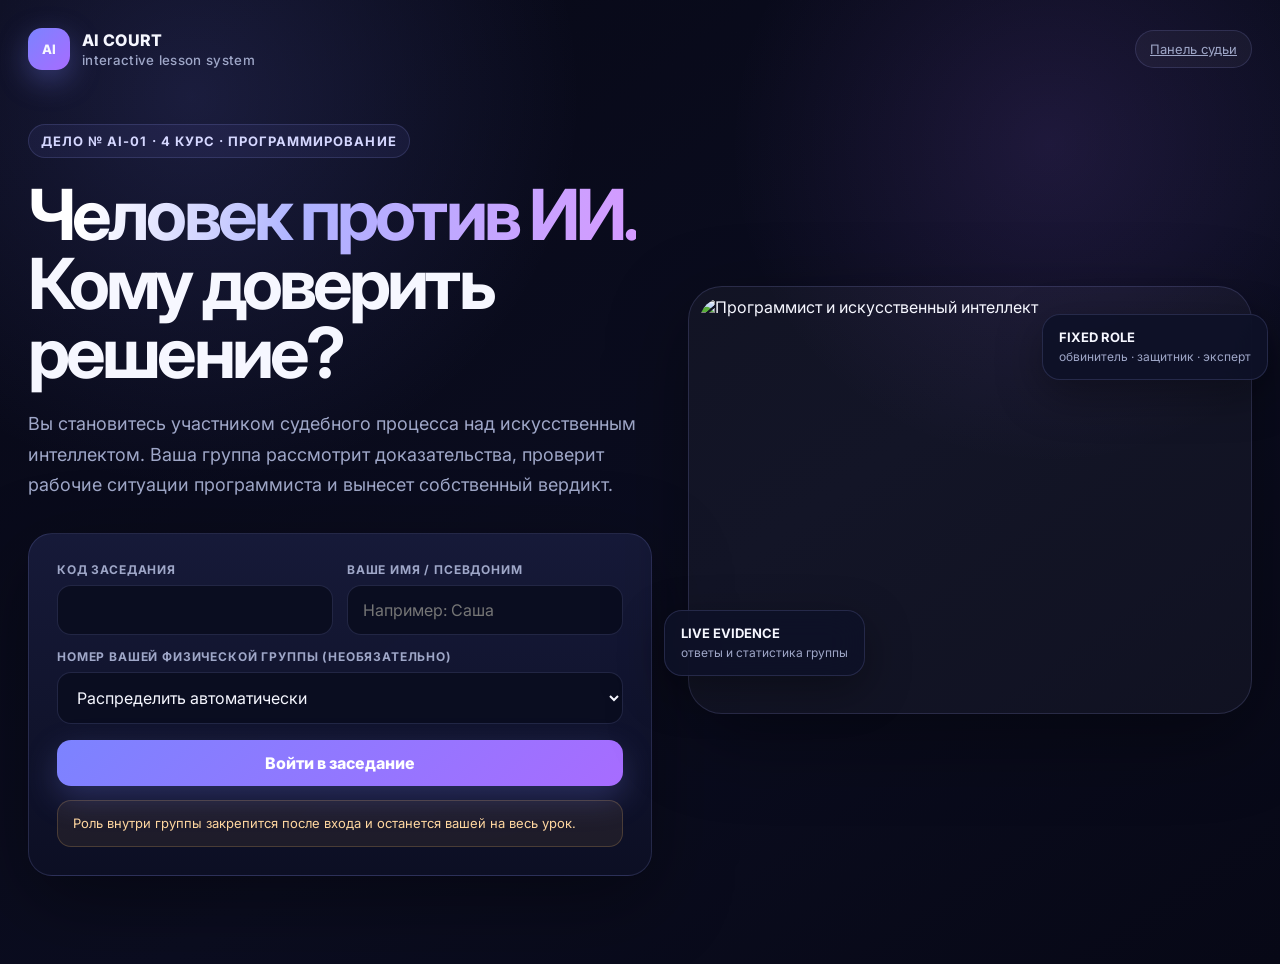
==== index.html @ 3c15d8c2 "Add files via upload" ====
<!doctype html><html lang="ru"><head><meta charset="utf-8"><meta name="viewport" content="width=device-width,initial-scale=1"><meta name="theme-color" content="#070816"><title>AI Court — Человек против ИИ</title><link rel="stylesheet" href="styles.css"><link rel="icon" href="assets/favicon.svg"></head><body>
<main id="landing" class="app-shell">
  <header class="topbar"><div class="brand"><div class="brand-mark"></div><div>AI COURT<small>interactive lesson system</small></div></div><a class="status-pill" href="teacher.html">Панель судьи</a></header>
  <section class="hero">
    <div><div class="eyebrow">Дело № AI-01 · 4 курс · программирование</div><h1><span class="gradient-text">Человек против ИИ.</span><br>Кому доверить решение?</h1><p>Вы становитесь участником судебного процесса над искусственным интеллектом. Ваша группа рассмотрит доказательства, проверит рабочие ситуации программиста и вынесет собственный вердикт.</p>
      <form id="joinForm" class="card join-card"><div class="form-grid"><div class="field"><label>Код заседания</label><input id="sessionCode" class="input" maxlength="12" required></div><div class="field"><label>Ваше имя / псевдоним</label><input id="nickname" class="input" maxlength="30" placeholder="Например: Саша" required></div><div class="field full"><label>Номер вашей физической группы (необязательно)</label><select id="groupNo" class="select"><option value="">Распределить автоматически</option><option>1</option><option>2</option><option>3</option><option>4</option><option>5</option><option>6</option><option>7</option><option>8</option><option>9</option><option>10</option></select></div></div><button class="btn btn-primary btn-wide" style="margin-top:16px">Войти в заседание</button><div class="notice">Роль внутри группы закрепится после входа и останется вашей на весь урок.</div></form>
    </div>
    <div class="hero-visual"><div class="hero-card"><img src="assets/hero-loop.gif" alt="Программист и искусственный интеллект"></div><div class="hero-float a"><b>LIVE EVIDENCE</b><span>ответы и статистика группы</span></div><div class="hero-float b"><b>FIXED ROLE</b><span>обвинитель · защитник · эксперт</span></div></div>
  </section>
</main>

<main id="studentApp" class="app-shell hidden"><header class="topbar"><div class="brand"><div class="brand-mark"></div><div>AI COURT<small>student mode</small></div></div><div id="connectionStatus" class="status-pill live">CASE</div></header><div class="workspace">
  <aside class="card side"><div class="profile"><div id="profileName" class="profile-name"></div><div class="meta"><span id="groupTag" class="tag"></span><span id="roleTag" class="tag"></span></div><p id="roleExplain" style="color:var(--muted);font-size:12px;line-height:1.5;margin-bottom:0"></p></div><div id="steps" class="step-list"></div></aside>
  <section id="activityRoot" class="card main-panel"></section>
</div></main>
<script src="config.js"></script><script src="activities.js"></script><script type="module" src="student.js"></script></body></html>
---- styles.css ----
@import url('https://fonts.googleapis.com/css2?family=Inter:wght@400;500;600;700;800&family=JetBrains+Mono:wght@500;600&display=swap');

:root {
  --bg:#070816; --bg2:#0d1024; --surface:rgba(18,21,46,.82); --surface-solid:#11152f;
  --surface-2:#171b3b; --line:rgba(160,168,255,.16); --text:#f6f7ff; --muted:#9fa7c8;
  --blue:#7c83ff; --violet:#a76cff; --cyan:#53d8ff; --green:#4de0a6; --amber:#ffbf66; --red:#ff6b7e;
  --shadow:0 24px 80px rgba(0,0,0,.38); --radius:24px;
}
*{box-sizing:border-box}html{scroll-behavior:smooth}body{margin:0;font-family:Inter,system-ui,sans-serif;color:var(--text);background:
radial-gradient(circle at 15% 10%,rgba(124,131,255,.16),transparent 28%),
radial-gradient(circle at 82% 15%,rgba(167,108,255,.13),transparent 24%),
linear-gradient(145deg,var(--bg),#0b0d20 58%,#070816);min-height:100vh;overflow-x:hidden}
body:before{content:"";position:fixed;inset:0;pointer-events:none;opacity:.2;background-image:linear-gradient(rgba(255,255,255,.025) 1px,transparent 1px),linear-gradient(90deg,rgba(255,255,255,.025) 1px,transparent 1px);background-size:32px 32px;mask-image:linear-gradient(to bottom,#000,transparent 80%)}
button,input,textarea,select{font:inherit}.hidden{display:none!important}.app-shell{max-width:1440px;margin:auto;padding:28px}.topbar{display:flex;align-items:center;justify-content:space-between;gap:20px;margin-bottom:28px}.brand{display:flex;align-items:center;gap:12px;font-weight:800;letter-spacing:.02em}.brand-mark{width:42px;height:42px;border-radius:14px;background:linear-gradient(135deg,var(--blue),var(--violet));display:grid;place-items:center;box-shadow:0 10px 30px rgba(124,131,255,.35)}.brand-mark:before{content:"AI";font-size:13px;letter-spacing:-.03em}.brand small{display:block;color:var(--muted);font-weight:500;margin-top:2px}.status-pill{padding:10px 14px;border:1px solid var(--line);background:rgba(255,255,255,.04);border-radius:999px;color:var(--muted);font-size:13px}.status-pill.live{color:#c9ffe9;border-color:rgba(77,224,166,.25);background:rgba(77,224,166,.08)}
.hero{display:grid;grid-template-columns:1.05fr .95fr;gap:36px;align-items:center;min-height:calc(100vh - 130px);padding:26px 0 60px}.eyebrow{display:inline-flex;align-items:center;gap:8px;color:#d5d7ff;border:1px solid var(--line);background:rgba(124,131,255,.08);padding:8px 12px;border-radius:999px;font-size:13px;font-weight:700;text-transform:uppercase;letter-spacing:.08em}.hero h1{font-size:clamp(44px,5.5vw,78px);line-height:.98;margin:22px 0 22px;letter-spacing:-.055em}.gradient-text{background:linear-gradient(100deg,#fff 10%,#aeb3ff 45%,#d59aff);-webkit-background-clip:text;background-clip:text;color:transparent}.hero p{font-size:18px;line-height:1.7;color:var(--muted);max-width:700px}.hero-visual{position:relative}.hero-card{overflow:hidden;border:1px solid var(--line);border-radius:34px;background:rgba(255,255,255,.035);box-shadow:var(--shadow);padding:10px}.hero-card img{display:block;width:100%;aspect-ratio:4/3;object-fit:cover;border-radius:26px}.hero-float{position:absolute;padding:14px 16px;border-radius:18px;background:rgba(14,17,39,.9);border:1px solid var(--line);backdrop-filter:blur(18px);box-shadow:0 14px 45px rgba(0,0,0,.35)}.hero-float.a{left:-24px;bottom:38px}.hero-float.b{right:-16px;top:28px}.hero-float b{display:block;font-size:13px}.hero-float span{color:var(--muted);font-size:12px}
.card{border:1px solid var(--line);background:linear-gradient(180deg,rgba(24,28,61,.88),rgba(13,16,37,.86));backdrop-filter:blur(18px);border-radius:var(--radius);box-shadow:var(--shadow)}.join-card{padding:28px;margin-top:32px;max-width:720px}.form-grid{display:grid;grid-template-columns:1fr 1fr;gap:14px}.field{display:flex;flex-direction:column;gap:8px}.field.full{grid-column:1/-1}.field label{font-size:12px;color:var(--muted);font-weight:700;text-transform:uppercase;letter-spacing:.07em}.input,.select,.textarea{width:100%;border:1px solid var(--line);background:#0a0d20;color:var(--text);border-radius:14px;padding:14px 15px;outline:none;transition:.2s}.textarea{min-height:110px;resize:vertical}.input:focus,.select:focus,.textarea:focus{border-color:rgba(124,131,255,.7);box-shadow:0 0 0 4px rgba(124,131,255,.08)}.btn{border:0;color:#fff;cursor:pointer;border-radius:14px;padding:13px 18px;font-weight:800;transition:.2s;display:inline-flex;align-items:center;justify-content:center;gap:9px}.btn:hover{transform:translateY(-1px);filter:brightness(1.08)}.btn:active{transform:translateY(0)}.btn-primary{background:linear-gradient(135deg,var(--blue),var(--violet));box-shadow:0 12px 32px rgba(124,131,255,.25)}.btn-ghost{background:rgba(255,255,255,.06);border:1px solid var(--line)}.btn-danger{background:rgba(255,107,126,.12);border:1px solid rgba(255,107,126,.25);color:#ffbdc6}.btn-success{background:rgba(77,224,166,.12);border:1px solid rgba(77,224,166,.25);color:#baffdf}.btn-wide{width:100%}.notice{padding:13px 15px;border:1px solid rgba(255,191,102,.2);background:rgba(255,191,102,.07);color:#ffd7a0;border-radius:14px;font-size:13px;line-height:1.5;margin-top:14px}
.workspace{display:grid;grid-template-columns:280px minmax(0,1fr);gap:22px}.side{position:sticky;top:20px;height:max-content;padding:18px}.profile{padding:16px;border:1px solid var(--line);border-radius:18px;background:rgba(255,255,255,.035)}.profile-name{font-weight:800;font-size:17px}.meta{display:flex;flex-wrap:wrap;gap:8px;margin-top:11px}.tag{font-size:12px;padding:7px 9px;border-radius:999px;background:rgba(124,131,255,.1);color:#cfd2ff;border:1px solid rgba(124,131,255,.18)}.tag.role-prosecutor{background:rgba(255,107,126,.1);border-color:rgba(255,107,126,.18);color:#ffc2ca}.tag.role-defender{background:rgba(77,224,166,.1);border-color:rgba(77,224,166,.18);color:#baffdf}.tag.role-expert{background:rgba(83,216,255,.1);border-color:rgba(83,216,255,.18);color:#c5f3ff}.tag.role-secretary{background:rgba(255,191,102,.1);border-color:rgba(255,191,102,.18);color:#ffdcaa}.step-list{margin-top:16px;display:grid;gap:7px}.step{padding:10px 11px;color:var(--muted);border-radius:11px;font-size:12px;border:1px solid transparent}.step.active{color:#fff;background:rgba(124,131,255,.09);border-color:rgba(124,131,255,.14)}
.main-panel{padding:28px;min-height:72vh}.activity-kicker{color:#b8bdff;font-size:12px;font-weight:800;letter-spacing:.09em;text-transform:uppercase}.activity-title{font-size:clamp(30px,4vw,52px);line-height:1.05;margin:10px 0 12px;letter-spacing:-.04em}.activity-sub{color:var(--muted);font-size:17px;line-height:1.65;max-width:850px}.answer-grid{display:grid;grid-template-columns:repeat(2,minmax(0,1fr));gap:14px;margin-top:26px}.answer-btn{min-height:92px;text-align:left;border:1px solid var(--line);background:rgba(255,255,255,.035);color:#fff;border-radius:18px;padding:18px;cursor:pointer;font-weight:700;transition:.18s}.answer-btn:hover{border-color:rgba(124,131,255,.5);background:rgba(124,131,255,.08);transform:translateY(-2px)}.answer-btn.selected{border-color:#9398ff;background:linear-gradient(135deg,rgba(124,131,255,.18),rgba(167,108,255,.15));box-shadow:0 0 0 3px rgba(124,131,255,.07)}.code-grid{display:grid;grid-template-columns:1fr 1fr;gap:16px;margin-top:24px}.code-panel{padding:20px;border-radius:20px;background:#080b18;border:1px solid var(--line)}.code-panel h3{margin:0 0 13px}.code-panel pre{overflow:auto;white-space:pre-wrap;font-family:"JetBrains Mono",monospace;font-size:14px;line-height:1.65;color:#dae0ff}.role-prompt{margin-top:24px;padding:22px;border-radius:20px;border:1px solid var(--line);background:rgba(255,255,255,.035)}.role-prompt strong{font-size:18px}.role-prompt p{color:var(--muted);line-height:1.6}.court-layout{display:grid;grid-template-columns:1fr 1fr;gap:15px;margin-top:22px}.argument-card{padding:18px;border-radius:18px;border:1px solid var(--line);background:rgba(255,255,255,.035)}.argument-card .who{font-size:11px;letter-spacing:.08em;text-transform:uppercase;color:var(--muted);font-weight:800}.argument-card p{margin-bottom:0;line-height:1.55}.success-panel{padding:24px;margin-top:22px;text-align:center;border-radius:20px;border:1px solid rgba(77,224,166,.22);background:rgba(77,224,166,.07)}.waiting-orb{width:90px;height:90px;margin:32px auto;border-radius:50%;background:radial-gradient(circle at 35% 30%,#fff,rgba(83,216,255,.8) 10%,rgba(124,131,255,.6) 35%,rgba(167,108,255,.16) 65%,transparent 70%);filter:drop-shadow(0 0 32px rgba(124,131,255,.35));animation:pulse 2.8s ease-in-out infinite}@keyframes pulse{50%{transform:scale(1.08);filter:drop-shadow(0 0 48px rgba(167,108,255,.52))}}
.teacher-shell{max-width:1600px;margin:auto;padding:24px}.teacher-grid{display:grid;grid-template-columns:300px minmax(0,1fr);gap:20px}.teacher-sidebar{padding:18px;position:sticky;top:18px;height:calc(100vh - 36px);overflow:auto}.teacher-main{display:grid;gap:20px}.metric-row{display:grid;grid-template-columns:repeat(4,1fr);gap:14px}.metric{padding:18px}.metric span{display:block;color:var(--muted);font-size:12px;text-transform:uppercase;letter-spacing:.07em}.metric b{display:block;font-size:30px;margin-top:7px}.dashboard-card{padding:22px}.dashboard-card h2{margin:0 0 16px;font-size:20px}.activity-nav{display:grid;gap:7px}.activity-nav button{text-align:left;border:1px solid transparent;background:transparent;color:var(--muted);padding:10px;border-radius:12px;cursor:pointer}.activity-nav button:hover{background:rgba(255,255,255,.04);color:#fff}.activity-nav button.current{background:rgba(124,131,255,.1);border-color:rgba(124,131,255,.18);color:#fff}.activity-nav small{display:block;color:#646c91;margin-top:3px}.toolbar{display:flex;flex-wrap:wrap;gap:10px}.groups-grid{display:grid;grid-template-columns:repeat(auto-fill,minmax(250px,1fr));gap:13px}.group-card{padding:16px;border:1px solid var(--line);border-radius:17px;background:rgba(255,255,255,.03)}.group-card h3{margin:0 0 10px}.member{display:flex;justify-content:space-between;gap:9px;padding:8px 0;border-top:1px solid rgba(255,255,255,.055);font-size:13px}.member:first-of-type{border-top:0}.member span:last-child{color:var(--muted);font-size:11px}.chart-row{display:grid;grid-template-columns:190px 1fr 55px;gap:10px;align-items:center;margin:10px 0}.chart-label{font-size:12px;color:#dfe1f4}.bar{height:14px;border-radius:999px;background:#090c1b;overflow:hidden;border:1px solid rgba(255,255,255,.06)}.bar > i{display:block;height:100%;border-radius:inherit;background:linear-gradient(90deg,var(--blue),var(--violet));transition:width .35s}.chart-value{text-align:right;color:var(--muted);font-size:12px}.feed{display:grid;gap:9px}.feed-item{padding:12px 13px;border-radius:13px;border:1px solid var(--line);background:rgba(255,255,255,.03);font-size:13px;line-height:1.5}.feed-item b{color:#cfd3ff}.danger-zone{border-color:rgba(255,107,126,.2);background:linear-gradient(180deg,rgba(255,107,126,.04),rgba(13,16,37,.8))}.modal{position:fixed;inset:0;background:rgba(3,4,12,.78);backdrop-filter:blur(8px);z-index:50;display:grid;place-items:center;padding:20px}.modal-box{width:min(560px,100%);padding:26px}.modal-box h2{margin-top:0}.gif-strip{display:grid;grid-template-columns:1fr 1fr;gap:14px;margin-top:20px}.gif-card{overflow:hidden;border-radius:18px;border:1px solid var(--line);position:relative}.gif-card img{width:100%;display:block}.gif-card span{position:absolute;left:12px;bottom:12px;padding:7px 9px;border-radius:10px;background:rgba(5,7,20,.72);backdrop-filter:blur(10px);font-size:11px;font-weight:700}.toast{position:fixed;right:20px;bottom:20px;padding:12px 15px;border-radius:13px;background:#171b3b;border:1px solid var(--line);box-shadow:var(--shadow);z-index:100;max-width:360px}.empty{text-align:center;padding:40px;color:var(--muted)}
@media(max-width:900px){.app-shell,.teacher-shell{padding:16px}.hero{grid-template-columns:1fr;min-height:auto}.hero-visual{order:-1}.hero h1{font-size:48px}.hero-float{display:none}.workspace,.teacher-grid{grid-template-columns:1fr}.side,.teacher-sidebar{position:static;height:auto}.step-list{display:none}.answer-grid,.code-grid,.court-layout,.gif-strip{grid-template-columns:1fr}.metric-row{grid-template-columns:1fr 1fr}.form-grid{grid-template-columns:1fr}.field.full{grid-column:auto}.teacher-sidebar{max-height:none}.chart-row{grid-template-columns:120px 1fr 42px}.topbar{align-items:flex-start}.status-pill{display:none}}
@media(max-width:520px){.hero h1{font-size:39px}.metric-row{grid-template-columns:1fr}.main-panel{padding:20px}.activity-title{font-size:34px}.app-shell{padding:12px}.hero-card{border-radius:24px}.answer-btn{min-height:76px}}
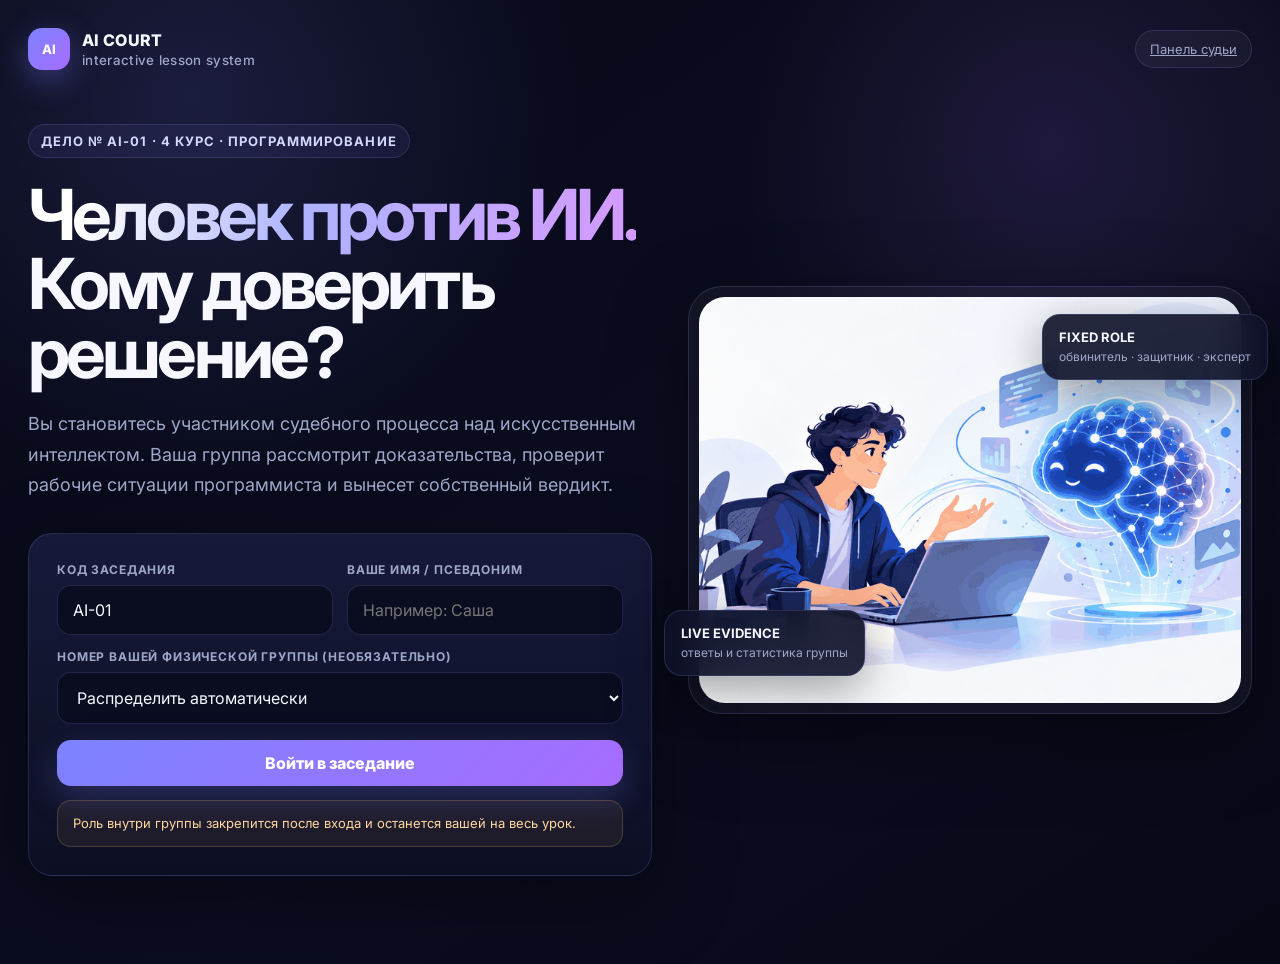
==== commit f082988a: "Add files via upload" ====
--- a/index.html
+++ b/index.html
@@ -13,4 +13,4 @@
   <aside class="card side"><div class="profile"><div id="profileName" class="profile-name"></div><div class="meta"><span id="groupTag" class="tag"></span><span id="roleTag" class="tag"></span></div><p id="roleExplain" style="color:var(--muted);font-size:12px;line-height:1.5;margin-bottom:0"></p></div><div id="steps" class="step-list"></div></aside>
   <section id="activityRoot" class="card main-panel"></section>
 </div></main>
-<script src="config.js"></script><script src="activities.js"></script><script type="module" src="student.js"></script></body></html>
+<script src="config.js"></script><script src="activities.js"></script><script src="core.js"></script><script src="student.js"></script></body></html>
